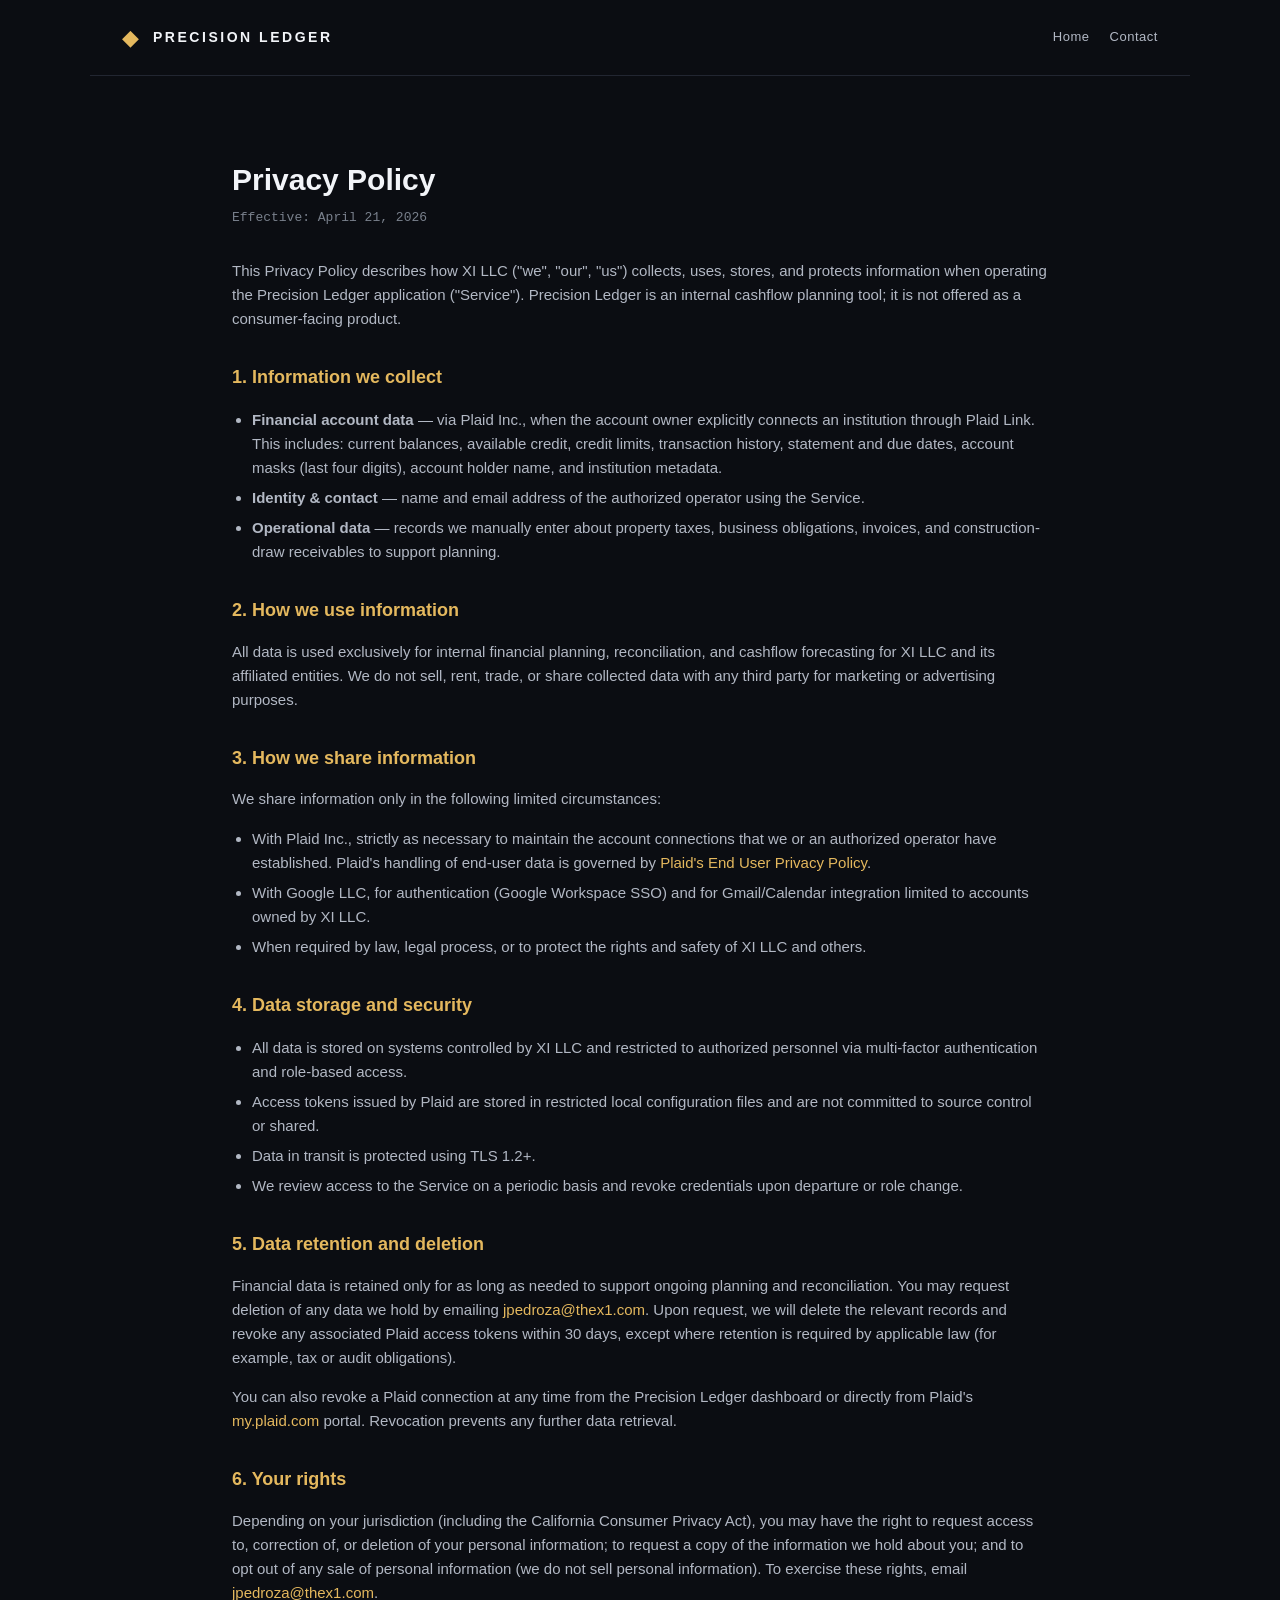
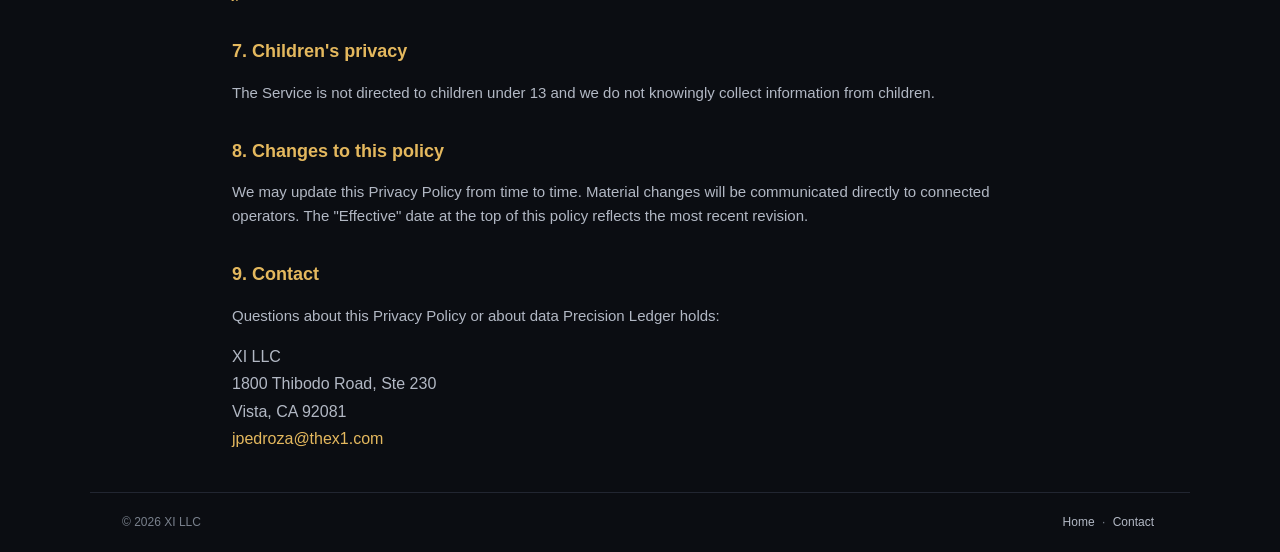
==== privacy.html @ 4f30f18b "Initial: Precision Ledger marketing site + privacy policy" ====
<!doctype html>
<html lang="en">
<head>
  <meta charset="utf-8" />
  <meta name="viewport" content="width=device-width, initial-scale=1" />
  <title>Privacy Policy — Precision Ledger</title>
  <link rel="stylesheet" href="styles.css" />
</head>
<body>
  <header class="top">
    <div class="brand">
      <a href="/" style="text-decoration:none;color:inherit;display:flex;align-items:center;gap:14px">
        <span class="mark">◆</span>
        <span class="name">PRECISION LEDGER</span>
      </a>
    </div>
    <nav>
      <a href="/">Home</a>
      <a href="mailto:jpedroza@thex1.com">Contact</a>
    </nav>
  </header>

  <main class="doc">
    <h1>Privacy Policy</h1>
    <p class="effective">Effective: April 21, 2026</p>

    <p>
      This Privacy Policy describes how XI LLC ("we", "our", "us") collects,
      uses, stores, and protects information when operating the Precision Ledger
      application ("Service"). Precision Ledger is an internal cashflow
      planning tool; it is not offered as a consumer-facing product.
    </p>

    <h2>1. Information we collect</h2>
    <ul>
      <li>
        <strong>Financial account data</strong> — via Plaid Inc., when the
        account owner explicitly connects an institution through Plaid Link.
        This includes: current balances, available credit, credit limits,
        transaction history, statement and due dates, account masks (last four
        digits), account holder name, and institution metadata.
      </li>
      <li>
        <strong>Identity &amp; contact</strong> — name and email address of the
        authorized operator using the Service.
      </li>
      <li>
        <strong>Operational data</strong> — records we manually enter about
        property taxes, business obligations, invoices, and construction-draw
        receivables to support planning.
      </li>
    </ul>

    <h2>2. How we use information</h2>
    <p>
      All data is used exclusively for internal financial planning,
      reconciliation, and cashflow forecasting for XI LLC and its affiliated
      entities. We do not sell, rent, trade, or share collected data with any
      third party for marketing or advertising purposes.
    </p>

    <h2>3. How we share information</h2>
    <p>We share information only in the following limited circumstances:</p>
    <ul>
      <li>
        With Plaid Inc., strictly as necessary to maintain the account
        connections that we or an authorized operator have established. Plaid's
        handling of end-user data is governed by
        <a href="https://plaid.com/legal/#end-user-privacy-policy">
          Plaid's End User Privacy Policy</a>.
      </li>
      <li>With Google LLC, for authentication (Google Workspace SSO) and for
        Gmail/Calendar integration limited to accounts owned by XI LLC.</li>
      <li>When required by law, legal process, or to protect the rights and
        safety of XI LLC and others.</li>
    </ul>

    <h2>4. Data storage and security</h2>
    <ul>
      <li>All data is stored on systems controlled by XI LLC and restricted to
        authorized personnel via multi-factor authentication and role-based
        access.</li>
      <li>Access tokens issued by Plaid are stored in restricted local
        configuration files and are not committed to source control or shared.</li>
      <li>Data in transit is protected using TLS 1.2+.</li>
      <li>We review access to the Service on a periodic basis and revoke
        credentials upon departure or role change.</li>
    </ul>

    <h2>5. Data retention and deletion</h2>
    <p>
      Financial data is retained only for as long as needed to support ongoing
      planning and reconciliation. You may request deletion of any data we hold
      by emailing <a href="mailto:jpedroza@thex1.com">jpedroza@thex1.com</a>.
      Upon request, we will delete the relevant records and revoke any
      associated Plaid access tokens within 30 days, except where retention is
      required by applicable law (for example, tax or audit obligations).
    </p>
    <p>
      You can also revoke a Plaid connection at any time from the Precision
      Ledger dashboard or directly from Plaid's
      <a href="https://my.plaid.com">my.plaid.com</a> portal. Revocation
      prevents any further data retrieval.
    </p>

    <h2>6. Your rights</h2>
    <p>
      Depending on your jurisdiction (including the California Consumer
      Privacy Act), you may have the right to request access to, correction of,
      or deletion of your personal information; to request a copy of the
      information we hold about you; and to opt out of any sale of personal
      information (we do not sell personal information). To exercise these
      rights, email <a href="mailto:jpedroza@thex1.com">jpedroza@thex1.com</a>.
    </p>

    <h2>7. Children's privacy</h2>
    <p>
      The Service is not directed to children under 13 and we do not knowingly
      collect information from children.
    </p>

    <h2>8. Changes to this policy</h2>
    <p>
      We may update this Privacy Policy from time to time. Material changes
      will be communicated directly to connected operators. The "Effective"
      date at the top of this policy reflects the most recent revision.
    </p>

    <h2>9. Contact</h2>
    <p>
      Questions about this Privacy Policy or about data Precision Ledger holds:
    </p>
    <address>
      XI LLC<br />
      1800 Thibodo Road, Ste 230<br />
      Vista, CA 92081<br />
      <a href="mailto:jpedroza@thex1.com">jpedroza@thex1.com</a>
    </address>
  </main>

  <footer>
    <span>© 2026 XI LLC</span>
    <span>
      <a href="/">Home</a> · <a href="mailto:jpedroza@thex1.com">Contact</a>
    </span>
  </footer>
</body>
</html>
---- styles.css ----
:root {
  --bg: #0b0d12;
  --bg-2: #13161d;
  --ink: #f2f4f8;
  --ink-dim: #b2b8c4;
  --ink-mute: #79808c;
  --line: #222631;
  --accent: #e4b85e;
  --radius: 10px;
  --mono: ui-monospace, "SF Mono", Menlo, Consolas, monospace;
  --sans: -apple-system, BlinkMacSystemFont, "Inter", "Helvetica Neue", sans-serif;
}
* { box-sizing: border-box; }
html, body { margin: 0; padding: 0; background: var(--bg); color: var(--ink); font-family: var(--sans); line-height: 1.6; }

.top {
  display: flex; justify-content: space-between; align-items: center;
  padding: 20px 32px; border-bottom: 1px solid var(--line);
  max-width: 1100px; margin: 0 auto;
}
.brand { display: flex; align-items: center; gap: 14px; }
.mark { color: var(--accent); font-size: 22px; }
.name { font-weight: 700; letter-spacing: 0.18em; font-size: 14px; }
.top nav { display: flex; gap: 20px; font-size: 13px; }
.top nav a { color: var(--ink-dim); text-decoration: none; letter-spacing: 0.04em; }
.top nav a:hover { color: var(--ink); }

main { max-width: 880px; margin: 0 auto; padding: 60px 32px 40px; }

.hero h1 {
  font-size: 36px; line-height: 1.2; font-weight: 700;
  margin: 0 0 20px; letter-spacing: -0.01em;
}
.hero .lede { font-size: 17px; color: var(--ink-dim); max-width: 680px; }

.cards {
  display: grid; grid-template-columns: repeat(3, 1fr); gap: 18px;
  margin: 56px 0 40px;
}
.cards .card {
  background: var(--bg-2); border: 1px solid var(--line);
  border-radius: var(--radius); padding: 22px 24px;
}
.cards h2 { font-size: 13px; letter-spacing: 0.08em; text-transform: uppercase; color: var(--accent); margin: 0 0 10px; font-weight: 600; }
.cards p { font-size: 14px; color: var(--ink-dim); margin: 0; }

.data { margin-top: 40px; padding-top: 32px; border-top: 1px solid var(--line); }
.data h2 { font-size: 13px; letter-spacing: 0.08em; text-transform: uppercase; color: var(--ink-mute); font-weight: 600; margin-bottom: 12px; }
.data p { color: var(--ink-dim); font-size: 15px; }
.data a { color: var(--accent); text-decoration: none; }
.data a:hover { text-decoration: underline; }

.footer-info {
  margin-top: 40px; padding: 20px 24px;
  background: var(--bg-2); border: 1px solid var(--line); border-radius: var(--radius);
  font-size: 13px; color: var(--ink-dim); display: grid; gap: 6px;
}
.footer-info strong { color: var(--ink); font-weight: 600; }
.footer-info a { color: var(--accent); text-decoration: none; }

footer {
  max-width: 1100px; margin: 0 auto; padding: 20px 32px;
  display: flex; justify-content: space-between; align-items: center;
  border-top: 1px solid var(--line); font-size: 12px; color: var(--ink-mute);
}
footer a { color: var(--ink-dim); text-decoration: none; margin: 0 4px; }
footer a:hover { color: var(--ink); }

.doc h1 { font-size: 30px; margin-bottom: 4px; }
.doc .effective { color: var(--ink-mute); font-size: 13px; margin: 0 0 30px; font-family: var(--mono); }
.doc h2 { font-size: 18px; margin-top: 32px; margin-bottom: 10px; color: var(--accent); }
.doc p, .doc li { color: var(--ink-dim); font-size: 15px; }
.doc ul { padding-left: 20px; }
.doc li { margin: 6px 0; }
.doc a { color: var(--accent); text-decoration: none; }
.doc a:hover { text-decoration: underline; }
.doc address { font-style: normal; color: var(--ink-dim); line-height: 1.7; }

@media (max-width: 800px) {
  .cards { grid-template-columns: 1fr; }
  .hero h1 { font-size: 28px; }
}
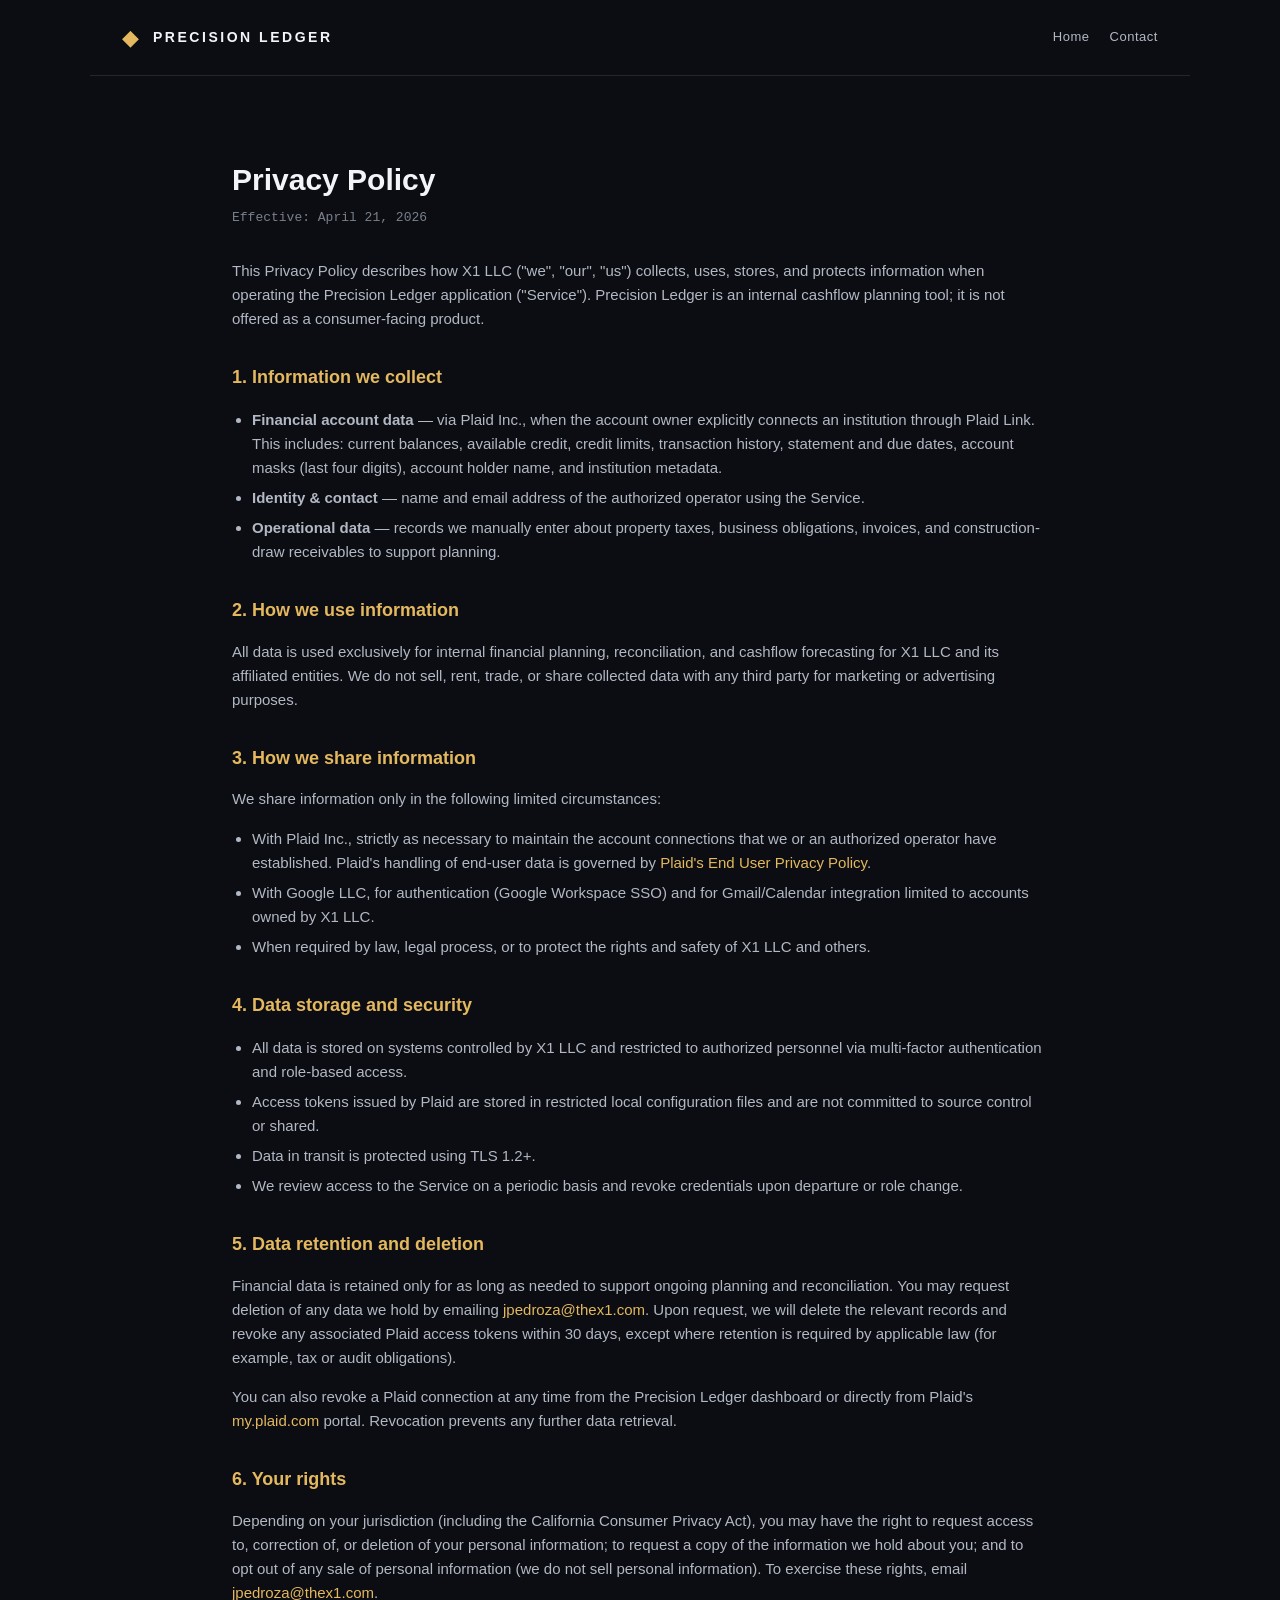
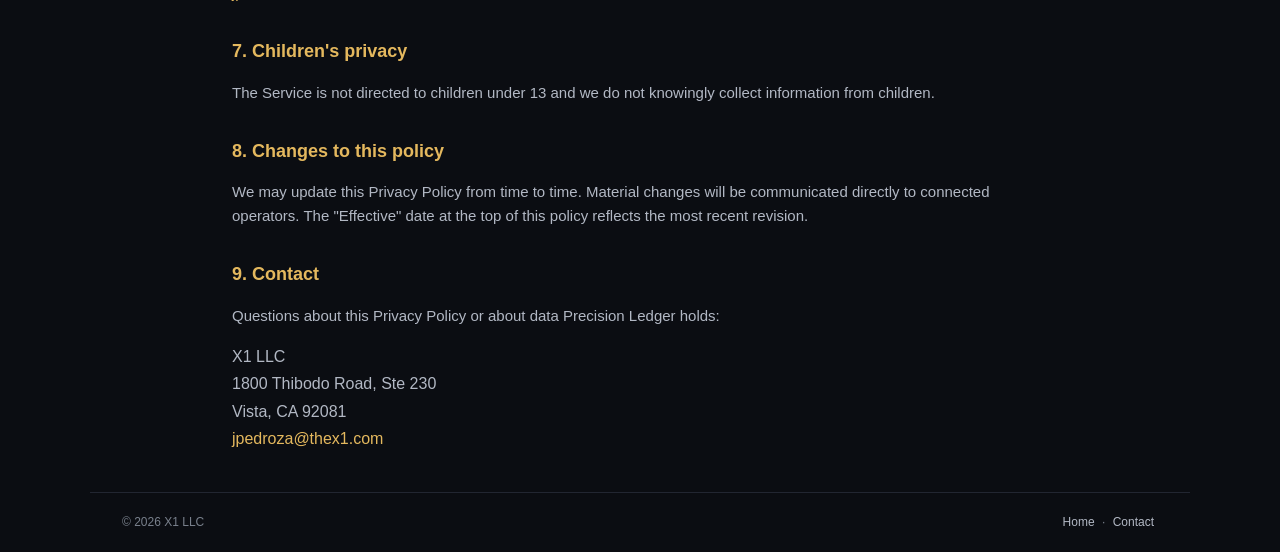
==== commit 7899d2b3: "Fix entity name: XI LLC → X1 LLC (match IRS 147C spelling)" ====
--- a/privacy.html
+++ b/privacy.html
@@ -25,7 +25,7 @@
     <p class="effective">Effective: April 21, 2026</p>
 
     <p>
-      This Privacy Policy describes how XI LLC ("we", "our", "us") collects,
+      This Privacy Policy describes how X1 LLC ("we", "our", "us") collects,
       uses, stores, and protects information when operating the Precision Ledger
       application ("Service"). Precision Ledger is an internal cashflow
       planning tool; it is not offered as a consumer-facing product.
@@ -54,7 +54,7 @@
     <h2>2. How we use information</h2>
     <p>
       All data is used exclusively for internal financial planning,
-      reconciliation, and cashflow forecasting for XI LLC and its affiliated
+      reconciliation, and cashflow forecasting for X1 LLC and its affiliated
       entities. We do not sell, rent, trade, or share collected data with any
       third party for marketing or advertising purposes.
     </p>
@@ -70,14 +70,14 @@
           Plaid's End User Privacy Policy</a>.
       </li>
       <li>With Google LLC, for authentication (Google Workspace SSO) and for
-        Gmail/Calendar integration limited to accounts owned by XI LLC.</li>
+        Gmail/Calendar integration limited to accounts owned by X1 LLC.</li>
       <li>When required by law, legal process, or to protect the rights and
-        safety of XI LLC and others.</li>
+        safety of X1 LLC and others.</li>
     </ul>
 
     <h2>4. Data storage and security</h2>
     <ul>
-      <li>All data is stored on systems controlled by XI LLC and restricted to
+      <li>All data is stored on systems controlled by X1 LLC and restricted to
         authorized personnel via multi-factor authentication and role-based
         access.</li>
       <li>Access tokens issued by Plaid are stored in restricted local
@@ -131,7 +131,7 @@
       Questions about this Privacy Policy or about data Precision Ledger holds:
     </p>
     <address>
-      XI LLC<br />
+      X1 LLC<br />
       1800 Thibodo Road, Ste 230<br />
       Vista, CA 92081<br />
       <a href="mailto:jpedroza@thex1.com">jpedroza@thex1.com</a>
@@ -139,7 +139,7 @@
   </main>
 
   <footer>
-    <span>© 2026 XI LLC</span>
+    <span>© 2026 X1 LLC</span>
     <span>
       <a href="/">Home</a> · <a href="mailto:jpedroza@thex1.com">Contact</a>
     </span>
